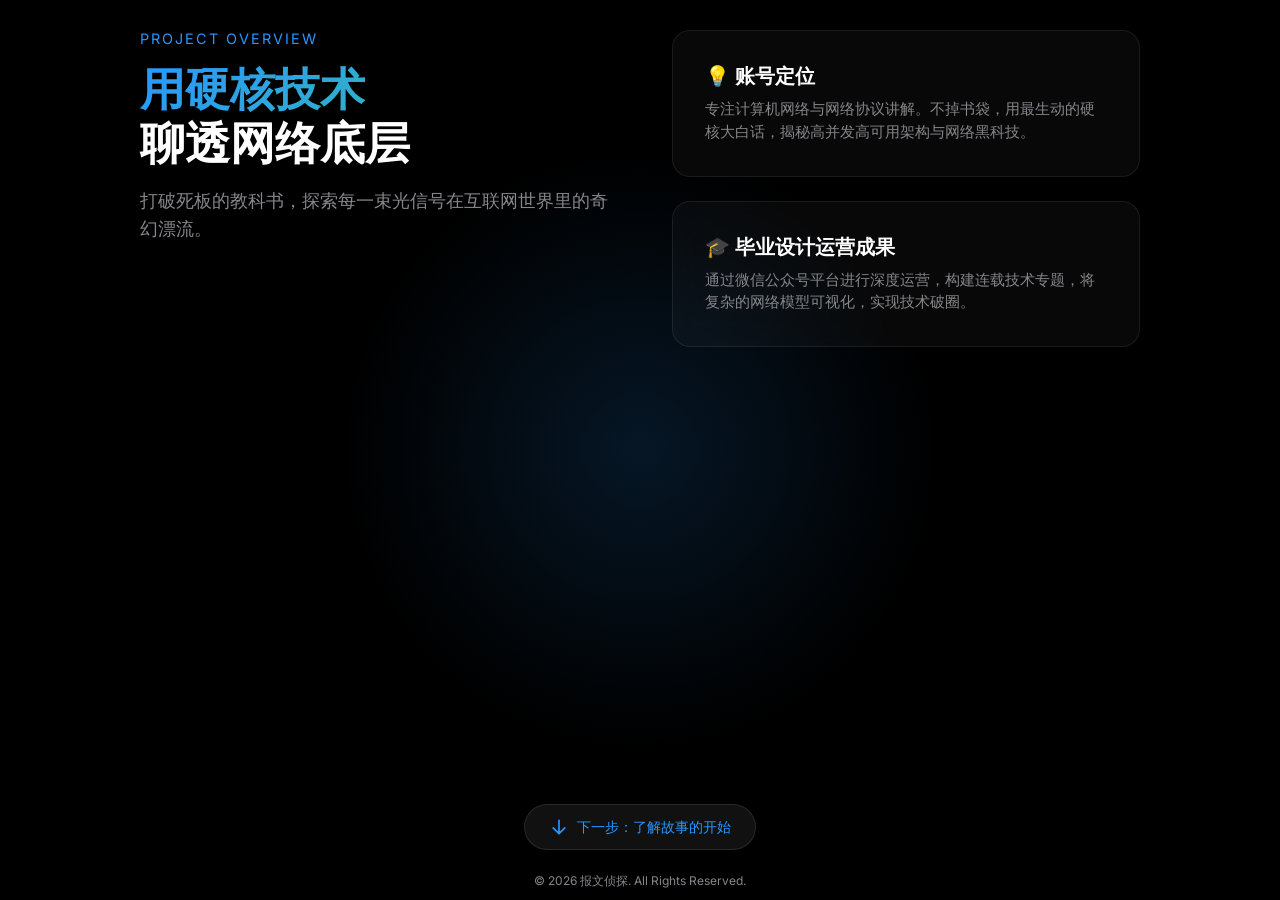
==== about.html @ 276b560b "Add files via upload" ====
<!DOCTYPE html>
<html lang="zh-CN">
<head>
    <meta charset="UTF-8">
    <meta name="viewport" content="width=device-width, initial-scale=1.0">
    <title>关于我与公众号 | 毕业设计展</title>
    <link href="https://fonts.googleapis.com/css2?family=Inter:wght@300;500;800&display=swap" rel="stylesheet">
    <link rel="stylesheet" href="css/style.css">
    <script src="https://cdnjs.cloudflare.com/ajax/libs/gsap/3.12.2/gsap.min.js"></script>
    <style>
        * {
            margin: 0;
            padding: 0;
            box-sizing: border-box;
        }

        body {
            min-height: 100vh;
            background: #000;
            color: #fff;
            font-family: 'Inter', -apple-system, sans-serif;
            overflow-x: hidden;
        }

        .ambient-glow {
            position: fixed;
            width: 600px;
            height: 600px;
            background: radial-gradient(circle, rgba(41, 151, 255, 0.15) 0%, rgba(0,0,0,0) 70%);
            top: 50%;
            left: 50%;
            transform: translate(-50%, -50%);
            pointer-events: none;
            z-index: 0;
        }

        .wrapper {
            position: relative;
            z-index: 1;
            min-height: 100vh;
            padding: 20px;
            padding-bottom: 150px;
        }

        .content {
            max-width: 1000px;
            margin: 0 auto;
            display: grid;
            grid-template-columns: 1fr 1fr;
            gap: 4rem;
            align-items: start;
            padding-top: 10px;
        }

        .left-section {
            text-align: left;
        }

        .brand-tag {
            font-size: 0.9rem;
            color: #2997ff;
            text-transform: uppercase;
            letter-spacing: 2px;
            margin-bottom: 1rem;
        }

        .main-title {
            font-size: 2.8rem;
            font-weight: 800;
            line-height: 1.2;
            margin-bottom: 1rem;
        }

        .main-title .gradient-text {
            background: linear-gradient(135deg, #2997ff 0%, #30b0c7 100%);
            -webkit-background-clip: text;
            -webkit-text-fill-color: transparent;
            background-clip: text;
        }

        .main-title .sub-title {
            color: #fff;
        }

        .description {
            font-size: 1.1rem;
            color: #86868b;
            line-height: 1.6;
        }

        .right-section {
            display: flex;
            flex-direction: column;
            gap: 1.5rem;
        }

        .info-card {
            background: rgba(255, 255, 255, 0.03);
            border: 1px solid rgba(255, 255, 255, 0.08);
            border-radius: 18px;
            padding: 2rem;
            text-align: left;
            backdrop-filter: blur(20px);
        }

        .info-card h3 {
            font-size: 1.25rem;
            margin-bottom: 0.5rem;
            color: #fff;
            font-weight: 600;
        }

        .info-card p {
            color: #86868b;
            font-size: 0.95rem;
            line-height: 1.5;
        }

        .next-arrow-btn {
            position: fixed;
            bottom: 50px;
            left: 50%;
            transform: translateX(-50%);
            display: flex;
            align-items: center;
            gap: 8px;
            background: rgba(20, 20, 20, 0.85);
            padding: 12px 24px;
            border-radius: 30px;
            backdrop-filter: blur(15px);
            border: 1px solid rgba(255, 255, 255, 0.1);
            color: #2997ff;
            text-decoration: none;
            font-size: 0.9rem;
            z-index: 100;
        }

        .next-arrow-btn svg {
            width: 20px;
            height: 20px;
        }

        .footer {
            position: fixed;
            bottom: 0;
            left: 0;
            width: 100%;
            padding: 0.6rem 0;
            text-align: center;
            font-size: 0.75rem;
            color: #86868b;
            background: rgba(0, 0, 0, 0.3);
            z-index: 50;
        }

        /* 移动端适配 */
        @media (max-width: 768px) {
            .wrapper {
                padding: 15px;
                padding-bottom: 140px;
            }

            .content {
                grid-template-columns: 1fr;
                gap: 2rem;
                padding-top: 5px;
            }

            .left-section {
                text-align: center;
            }

            .main-title {
                font-size: 2rem;
            }

            .description {
                font-size: 0.95rem;
            }

            .info-card {
                padding: 1.5rem;
            }

            .next-arrow-btn {
                bottom: 40px;
                padding: 10px 20px;
                font-size: 0.85rem;
            }
        }
    </style>
</head>
<body>
    <div class="ambient-glow"></div>

    <div class="wrapper">
        <div class="content">
            <div class="left-section">
                <div class="brand-tag">Project Overview</div>
                <h1 class="main-title">
                    <span class="gradient-text">用硬核技术</span><br>
                    <span class="sub-title">聊透网络底层</span>
                </h1>
                <p class="description">打破死板的教科书，探索每一束光信号在互联网世界里的奇幻漂流。</p>
            </div>

            <div class="right-section">
                <div class="info-card">
                    <h3>💡 账号定位</h3>
                    <p>专注计算机网络与网络协议讲解。不掉书袋，用最生动的硬核大白话，揭秘高并发高可用架构与网络黑科技。</p>
                </div>
                <div class="info-card">
                    <h3>🎓 毕业设计运营成果</h3>
                    <p>通过微信公众号平台进行深度运营，构建连载技术专题，将复杂的网络模型可视化，实现技术破圈。</p>
                </div>
            </div>
        </div>
    </div>

    <a href="journey.html" class="next-arrow-btn">
        <svg width="24" height="24" viewBox="0 0 24 24" fill="none" xmlns="http://www.w3.org/2000/svg">
            <path d="M12 4V20M12 20L5 13M12 20L19 13" stroke="currentColor" stroke-width="2" stroke-linecap="round" stroke-linejoin="round"/>
        </svg>
        <span>下一步：了解故事的开始</span>
    </a>

    <footer class="footer">
        <p>&copy; 2026 报文侦探. All Rights Reserved.</p>
    </footer>

    <script>
        window.addEventListener('DOMContentLoaded', () => {
            gsap.from(".left-section", { duration: 1, x: -50, opacity: 0, ease: "power3.out" });
            gsap.from(".info-card", { duration: 1, x: 50, opacity: 0, stagger: 0.2, ease: "power3.out" });
        });
    </script>
</body>
</html>
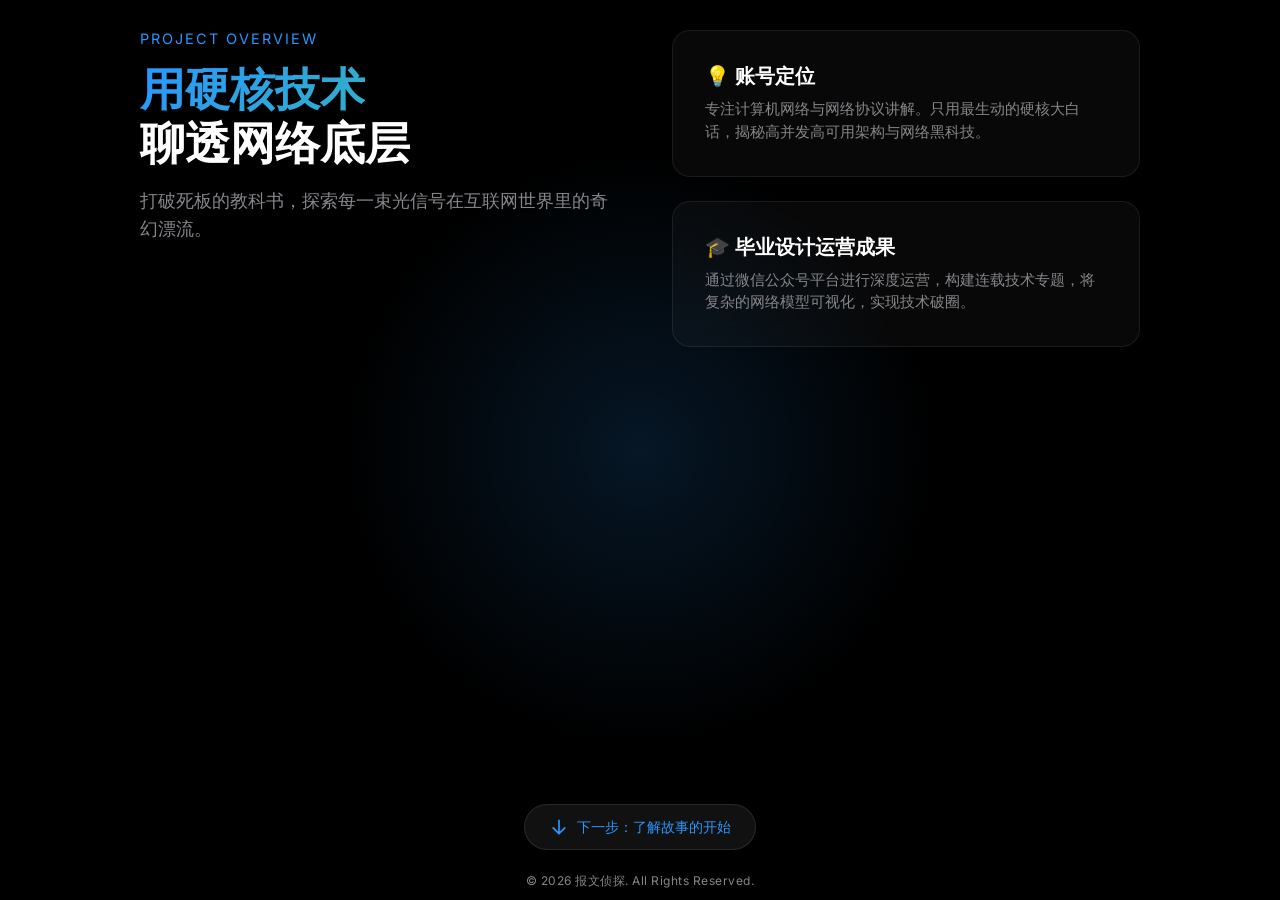
==== commit e524f6d9: "Update about.html" ====
--- a/about.html
+++ b/about.html
@@ -207,7 +207,7 @@
             <div class="right-section">
                 <div class="info-card">
                     <h3>💡 账号定位</h3>
-                    <p>专注计算机网络与网络协议讲解。不掉书袋，用最生动的硬核大白话，揭秘高并发高可用架构与网络黑科技。</p>
+                    <p>专注计算机网络与网络协议讲解。只用最生动的硬核大白话，揭秘高并发高可用架构与网络黑科技。</p>
                 </div>
                 <div class="info-card">
                     <h3>🎓 毕业设计运营成果</h3>
--- a/css/style.css
+++ b/css/style.css
@@ -0,0 +1,208 @@
+/* ==========================================================================
+   📱 移动端与手机完美适配 (Responsive Design) - 顶置无空白最终版
+   ========================================================================== */
+@media (max-width: 768px) {
+    /* ⚡ 锁死手机端的根节点和视口宽度，彻底消除横向Bug */
+    html, body {
+        width: 100% !important;
+        max-width: 100% !important;
+        overflow-x: hidden !important; 
+    }
+
+    /* 1. 彻底清除 body 的默认居中和多余内边距 */
+    body {
+        overflow-y: auto !important;
+        height: auto !important;
+        min-height: 100vh !important;
+        padding: 0 !important; 
+        display: block !important; /* 强制流式布局 */
+    }
+
+    /* 🎯 终极修复：把内容容器强制拉回顶部，消灭大空白 */
+    .container {
+        height: auto !important;
+        min-height: 70vh !important;
+        width: 100% !important; 
+        max-width: 100% !important;
+        padding: 40px 20px 120px 20px !important; /* 顶端留出 40px 高级留白，底端留 120px 给固定按钮，中间无多余空白 */
+        margin: 0 !important;
+        display: flex !important;      /* 手机端改回垂直弹性，但方向改为列 */
+        flex-direction: column !important;
+        justify-content: flex-start !important; /* 核心：让所有组件从最上方开始紧凑排列 */
+        align-items: center !important;
+        box-sizing: border-box !important;
+    }
+
+    /* ⚡ 防止背景炫酷光晕在手机端把宽度撑开 */
+    .ambient-glow {
+        width: 280px !important;  
+        height: 280px !important;
+        top: 10% !important; /* 光晕跟随上移 */
+    }
+
+    /* 🎯 下一步胶囊按钮死死固定在手机屏幕底部，雷打不动 */
+    .next-arrow-btn {
+        position: fixed !important;
+        bottom: 50px !important;      
+        left: 50% !important;
+        transform: translateX(-50%) !important; 
+        width: max-content !important;  
+        max-width: 90vw !important;    
+        margin: 0 !important;
+        z-index: 9999 !important;      
+        background: rgba(20, 20, 20, 0.85) !important; 
+        padding: 10px 20px !important;  
+        border-radius: 30px !important; 
+        backdrop-filter: blur(15px) !important;
+        -webkit-backdrop-filter: blur(15px) !important;
+        border: 1px solid rgba(255, 255, 255, 0.1) !important; 
+        display: flex !important;
+        flex-direction: row !important; 
+        align-items: center !important;
+        justify-content: center !important;
+        gap: 8px !important;           
+    }
+    
+    .arrow-text {
+        margin-top: 0 !important;
+        font-size: 0.9rem !important;
+        white-space: nowrap !important; 
+        color: #2997ff !important;     
+    }
+
+    .next-arrow-btn svg {
+        animation: bounce-mobile 2s infinite !important;
+        flex-shrink: 0 !important;
+        margin: 0 !important;
+    }
+
+    /* 2. 各页大字报排版自适应优化 */
+    .hero-title {
+        font-size: 2rem !important;
+        line-height: 1.3 !important;
+        text-align: center !important;
+        margin-top: 20px !important; /* 适当给大标题加点上边距 */
+        margin-bottom: 1rem !important;
+    }
+    .hero-desc {
+        font-size: 0.95rem !important;
+        padding: 0 !important;
+        text-align: center !important;
+        line-height: 1.6 !important;
+        margin-bottom: 2rem !important;
+    }
+
+    /* 3. 关于我卡片流式排列 */
+    .about-grid {
+        display: flex !important;
+        flex-direction: column !important;
+        width: 100% !important;
+        gap: 1.5rem !important;
+        margin-bottom: 0 !important;
+        margin-top: -10px !important;
+    }
+
+    /* about.html 顶部对齐处理 - 覆盖默认的justify-content: center */
+    .container {
+        justify-content: flex-start !important;
+        padding-top: 0 !important;
+    }
+    .left-brand {
+        text-align: center !important;
+        width: 100% !important;
+        margin-top: 0 !important;
+    }
+    .left-brand h2, .left-brand .hero-desc {
+        text-align: center !important;
+    }
+    .left-brand .hero-title {
+        margin-top: 0 !important;
+    }
+    .left-brand .brand-tag {
+        margin-top: 0 !important;
+    }
+    .right-cards {
+        width: 100% !important; 
+        gap: 1rem !important;
+    }
+    .info-card {
+        width: 100% !important; 
+        padding: 1.25rem !important; 
+        box-sizing: border-box !important;
+    }
+
+    /* 4. DNS 树状解析节点 */
+    .dns-zone {
+        width: 100%;
+        gap: 5px;
+        margin: 2rem 0 !important;
+        box-sizing: border-box !important;
+    }
+    .dns-node {
+        padding: 0.6rem 0.3rem;
+        width: 23%;
+        box-sizing: border-box !important;
+    }
+    .dns-node h4 { font-size: 0.75rem; }
+    .dns-node p { display: none; }
+
+    /* 5. TCP 三次握手区域 */
+    .handshake-area { 
+        width: 100% !important; 
+        max-width: 100% !important;
+        height: 260px; 
+        margin: 1rem 0 !important;
+        box-sizing: border-box !important;
+    }
+    .side-label { font-size: 0.8rem; }
+
+    /* 6. HTTPS 安全盾牌 */
+    .secure-container { flex-direction: column; gap: 1.5rem; margin: 2rem 0 !important; }
+
+    /* 7. 终点站：证书 */
+    .paper-certificate {
+        width: 100% !important;
+        max-width: 100% !important;
+        height: auto;
+        padding: 1.5rem 1rem;
+        border-width: 6px;
+        box-sizing: border-box !important;
+        margin-top: 10px !important;
+    }
+}
+
+@keyframes bounce-mobile {
+    0%, 20%, 50%, 80%, 100% { transform: translateY(0); }
+    40% { transform: translateY(4px); }
+    60% { transform: translateY(2px); }
+}
+
+/* ==========================================================================
+   页脚版权信息样式
+   ========================================================================== */
+.footer {
+    width: 100%;
+    padding: 0.8rem 0;
+    text-align: center;
+    font-size: 0.75rem;
+    color: #86868b;
+    background: rgba(0, 0, 0, 0.3);
+    position: fixed;
+    bottom: 0;
+    left: 0;
+    z-index: 1;
+}
+
+.footer p {
+    margin: 0;
+    letter-spacing: 0.5px;
+}
+
+/* 移动端适配 */
+@media (max-width: 768px) {
+    .footer {
+        bottom: 0;
+        font-size: 0.7rem;
+        padding: 0.6rem 0;
+    }
+}
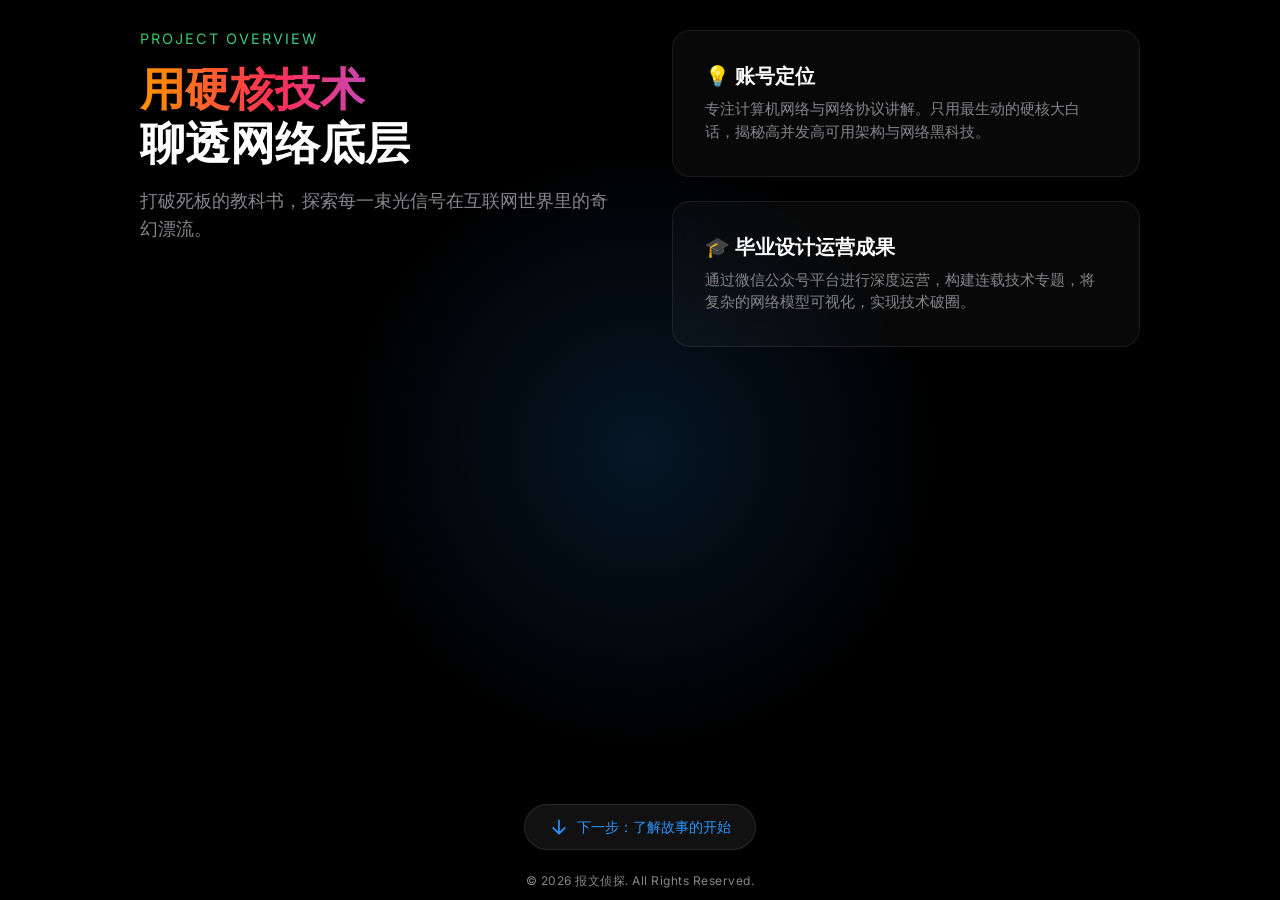
==== commit d5444fe9: "Update about.html" ====
--- a/about.html
+++ b/about.html
@@ -58,10 +58,26 @@
 
         .brand-tag {
             font-size: 0.9rem;
-            color: #2997ff;
             text-transform: uppercase;
             letter-spacing: 2px;
             margin-bottom: 1rem;
+            background: linear-gradient(90deg,
+                #34c759 0%, #5ac8fa 25%, #ff9500 50%,
+                #30b0c7 75%, #34c759 100%);
+            -webkit-background-clip: text;
+            -webkit-text-fill-color: transparent;
+            background-clip: text;
+            background-size: 400% 100%;
+            animation: brandGradient 8s ease-in-out infinite;
+        }
+
+        @keyframes brandGradient {
+            0%, 100% {
+                background-position: 0% 0%;
+            }
+            50% {
+                background-position: 100% 0%;
+            }
         }
 
         .main-title {
@@ -72,10 +88,23 @@
         }
 
         .main-title .gradient-text {
-            background: linear-gradient(135deg, #2997ff 0%, #30b0c7 100%);
+            background: linear-gradient(90deg,
+                #ff9500 0%, #ff2d55 20%, #af52de 40%,
+                #2997ff 60%, #30b0c7 80%, #ff9500 100%);
             -webkit-background-clip: text;
             -webkit-text-fill-color: transparent;
             background-clip: text;
+            background-size: 300% 100%;
+            animation: titleGradient 6s ease-in-out infinite;
+        }
+
+        @keyframes titleGradient {
+            0%, 100% {
+                background-position: 100% 0%;
+            }
+            50% {
+                background-position: 0% 0%;
+            }
         }
 
         .main-title .sub-title {
